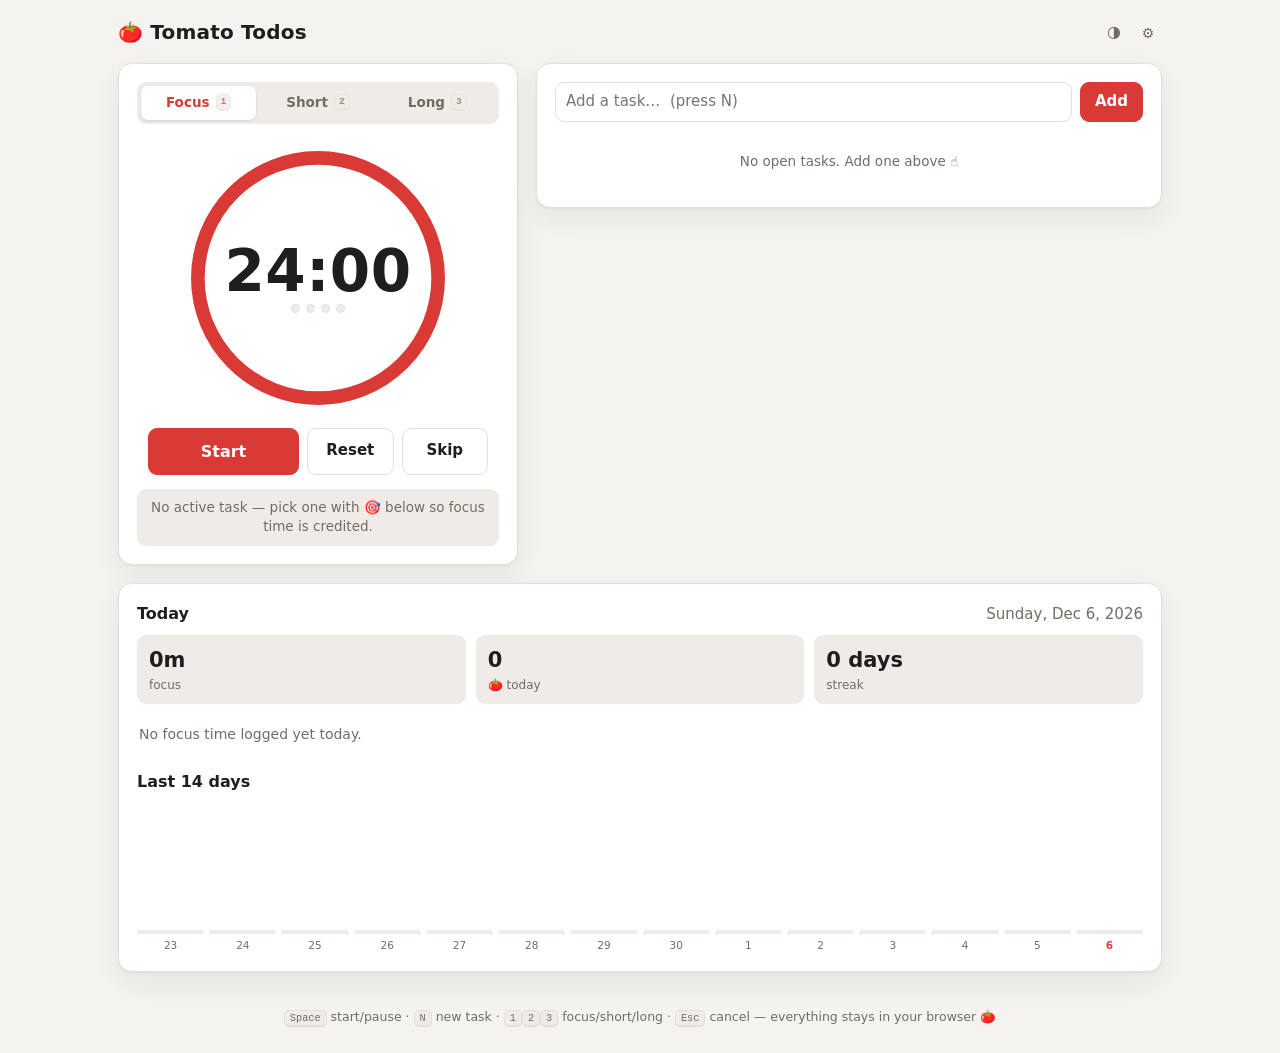
==== index.html @ 1d89aef0 "Tomato Todos: pomodoro todo app with per-task time tracking Static vanilla HTML/CSS/JS app. All stat" ====
<!doctype html>
<html lang="en">
<head>
<meta charset="utf-8">
<meta name="viewport" content="width=device-width, initial-scale=1">
<title>🍅 Tomato Todos</title>
<meta name="description" content="A local-first todo list fused with a pomodoro timer and per-task time tracking. All data stays in your browser.">
<meta name="theme-color" content="#f5f3f0">
<link rel="icon" href="icon.svg" type="image/svg+xml">
<link rel="manifest" href="manifest.webmanifest">
<link rel="stylesheet" href="style.css">
<script>
/* Apply the persisted theme before first paint to avoid a flash of the wrong theme. */
(function () {
  try {
    var s = JSON.parse(localStorage.getItem('tomato-todos:settings') || '{}');
    var pref = s && (s.theme === 'light' || s.theme === 'dark') ? s.theme : 'auto';
    var dark = pref === 'dark' || (pref === 'auto' && window.matchMedia && window.matchMedia('(prefers-color-scheme: dark)').matches);
    document.documentElement.setAttribute('data-theme', dark ? 'dark' : 'light');
  } catch (e) { /* fall back to light */ }
})();
</script>
</head>
<body>

<header class="app-header">
  <h1>🍅 Tomato Todos</h1>
  <div class="header-actions">
    <button id="themeBtn" class="icon-btn header-btn" title="Theme (click to cycle)">🌗</button>
    <button id="settingsBtn" class="icon-btn header-btn" title="Settings" aria-haspopup="dialog">⚙️</button>
  </div>
</header>

<main class="layout">

  <section class="card timer-card" id="timerCard" aria-label="Pomodoro timer">
    <div class="mode-tabs" role="group" aria-label="Timer mode">
      <button class="mode-tab" data-mode="focus">Focus <kbd>1</kbd></button>
      <button class="mode-tab" data-mode="short">Short <kbd>2</kbd></button>
      <button class="mode-tab" data-mode="long">Long <kbd>3</kbd></button>
    </div>

    <div class="ring-wrap">
      <svg viewBox="0 0 240 240" aria-hidden="true">
        <circle class="ring-bg" cx="120" cy="120" r="106"></circle>
        <circle class="ring-fg" id="ringFg" cx="120" cy="120" r="106"></circle>
      </svg>
      <div class="timer-center">
        <div class="time-display" id="timeDisplay">24:00</div>
        <div class="cycle-dots" id="cycleDots" aria-hidden="true"></div>
      </div>
    </div>

    <div class="timer-controls">
      <button id="startBtn" class="btn primary big">Start</button>
      <button id="resetBtn" class="btn">Reset</button>
      <button id="skipBtn" class="btn">Skip</button>
    </div>

    <div class="active-task-line" id="activeTaskLine"></div>
  </section>

  <section class="card tasks-card" aria-label="Tasks">
    <form id="taskForm" class="task-form" autocomplete="off">
      <input id="taskInput" type="text" placeholder="Add a task…  (press N)" maxlength="300" aria-label="New task title">
      <button type="submit" class="btn primary">Add</button>
    </form>
    <ul id="taskList" class="task-list"></ul>
    <div id="doneSection" class="done-section" hidden>
      <button id="doneToggle" class="done-toggle" aria-expanded="true"></button>
      <ul id="doneList" class="task-list done-list"></ul>
    </div>
  </section>

  <section class="card stats-card" aria-label="Today's stats">
    <div class="stats-head">
      <h2>Today</h2>
      <span id="statsDate" class="muted"></span>
    </div>
    <div class="chips">
      <div class="chip"><span class="chip-value" id="statMinutes">0m</span><span class="chip-label">focus</span></div>
      <div class="chip"><span class="chip-value" id="statPom">0</span><span class="chip-label">🍅 today</span></div>
      <div class="chip"><span class="chip-value" id="statStreak">0</span><span class="chip-label">streak</span></div>
    </div>
    <ul id="perTask" class="per-task"></ul>
    <h2 class="chart-title">Last 14 days</h2>
    <div id="chart" class="chart" role="img" aria-label="Focus minutes over the last 14 days"></div>
  </section>

</main>

<footer class="app-footer">
  <kbd>Space</kbd> start/pause · <kbd>N</kbd> new task · <kbd>1</kbd><kbd>2</kbd><kbd>3</kbd> focus/short/long · <kbd>Esc</kbd> cancel
  <span class="footer-note">— everything stays in your browser 🍅</span>
</footer>

<div class="drawer-backdrop" id="drawerBackdrop" hidden></div>
<aside class="drawer" id="settingsDrawer" hidden role="dialog" aria-label="Settings">
  <div class="drawer-head">
    <h2>Settings</h2>
    <button id="closeSettings" class="icon-btn" title="Close settings (Esc)">✕</button>
  </div>

  <h3>Timer</h3>
  <div class="field-row">
    <label>Focus <input type="number" id="setFocus" min="1" max="180" step="1"> min</label>
    <label>Short break <input type="number" id="setShort" min="1" max="60" step="1"> min</label>
  </div>
  <div class="field-row">
    <label>Long break <input type="number" id="setLong" min="1" max="120" step="1"> min</label>
    <label>Long every <input type="number" id="setEvery" min="2" max="8" step="1"> 🍅</label>
  </div>
  <label class="check"><input type="checkbox" id="setAutoBreaks"> Auto-start breaks</label>
  <label class="check"><input type="checkbox" id="setAutoFocus"> Auto-start next focus session</label>

  <h3>Sound &amp; notifications</h3>
  <div class="field-row volume-row">
    <label>Volume <input type="range" id="setVolume" min="0" max="1" step="0.05" aria-label="Alarm volume"></label>
    <button id="previewAlarm" class="btn small">🔊 Test</button>
  </div>
  <label class="check"><input type="checkbox" id="setNotify"> Desktop notifications</label>
  <p class="hint" id="notifyHint"></p>

  <h3>Theme</h3>
  <div class="seg" id="themeSeg" role="group" aria-label="Theme">
    <button class="seg-btn" data-theme-set="auto">Auto</button>
    <button class="seg-btn" data-theme-set="light">Light</button>
    <button class="seg-btn" data-theme-set="dark">Dark</button>
  </div>

  <h3>Data</h3>
  <div class="btn-grid">
    <button id="exportJson" class="btn">⬇ Export JSON</button>
    <button id="importJson" class="btn">⬆ Import JSON</button>
    <button id="copyLogseq" class="btn">📋 Copy Logseq log</button>
    <button id="downloadLogseq" class="btn">⬇ Download Logseq log</button>
    <button id="wipeToday" class="btn danger-outline">Wipe today's data</button>
    <button id="wipeAll" class="btn danger">Wipe everything</button>
  </div>
  <input type="file" id="importFile" accept=".json,application/json" hidden>
  <p class="hint">All data lives in this browser's localStorage — nothing is sent anywhere. Export a backup from time to time.</p>
</aside>

<div class="modal-backdrop" id="modalBackdrop" hidden></div>
<div class="modal" id="modal" hidden role="dialog" aria-modal="true" aria-labelledby="modalTitle">
  <h3 id="modalTitle"></h3>
  <p id="modalBody"></p>
  <div class="modal-actions">
    <button class="btn" id="modalCancel">Cancel</button>
    <button class="btn primary" id="modalConfirm">OK</button>
  </div>
</div>

<div id="toast" class="toast" role="status" aria-live="polite"></div>

<noscript><p class="noscript">🍅 Tomato Todos needs JavaScript enabled.</p></noscript>

<script src="app.js"></script>
</body>
</html>
---- style.css ----
/* ============================================================
   🍅 Tomato Todos — style.css
   Light theme is the default token set; [data-theme="dark"]
   overrides it. JS always sets an explicit data-theme attribute.
   ============================================================ */

:root {
  color-scheme: light;
  --bg: #f5f3f0;
  --surface: #ffffff;
  --surface-2: #efece7;
  --text: #201e1c;
  --muted: #726c65;
  --border: #e4e0d9;
  --accent: #d93a35;
  --accent-strong: #bf2f2a;
  --accent-soft: #fceceb;
  --break: #2f9e63;
  --break-soft: #e6f4ec;
  --shadow: 0 1px 2px rgba(32, 30, 28, 0.05), 0 10px 28px rgba(32, 30, 28, 0.07);
  --radius: 14px;
  --radius-sm: 9px;
}

[data-theme="dark"] {
  color-scheme: dark;
  --bg: #141317;
  --surface: #1d1c21;
  --surface-2: #28272e;
  --text: #edebe8;
  --muted: #9d978f;
  --border: #34333b;
  --accent: #ff5f55;
  --accent-strong: #ff7369;
  --accent-soft: #3c2523;
  --break: #46c186;
  --break-soft: #1d332a;
  --shadow: 0 1px 2px rgba(0, 0, 0, 0.45), 0 12px 32px rgba(0, 0, 0, 0.38);
}

* { box-sizing: border-box; }

html, body { margin: 0; padding: 0; }

body {
  background: var(--bg);
  color: var(--text);
  font-family: system-ui, -apple-system, "Segoe UI", Roboto, "Helvetica Neue", Arial, sans-serif;
  font-size: 15px;
  line-height: 1.45;
  min-height: 100vh;
  -webkit-font-smoothing: antialiased;
}

.muted { color: var(--muted); }

button {
  font: inherit;
  color: inherit;
  cursor: pointer;
  background: none;
  border: none;
  padding: 0;
}

:focus-visible {
  outline: 2px solid var(--accent);
  outline-offset: 2px;
  border-radius: 4px;
}

kbd {
  font-family: ui-monospace, SFMono-Regular, Menlo, Consolas, monospace;
  font-size: 0.82em;
  padding: 1px 5px;
  border: 1px solid var(--border);
  border-bottom-width: 2px;
  border-radius: 5px;
  background: var(--surface-2);
}

.noscript {
  margin: 40px auto;
  max-width: 420px;
  text-align: center;
  font-size: 18px;
}

/* ---------- Header ---------- */

.app-header {
  max-width: 1080px;
  margin: 0 auto;
  padding: 18px 18px 6px;
  display: flex;
  align-items: center;
  justify-content: space-between;
}

.app-header h1 {
  font-size: 20px;
  font-weight: 700;
  margin: 0;
  letter-spacing: 0.2px;
}

.header-actions { display: flex; gap: 6px; }

.header-btn { font-size: 19px; }

/* ---------- Layout & cards ---------- */

.layout {
  max-width: 1080px;
  margin: 0 auto;
  padding: 10px 18px 28px;
  display: grid;
  grid-template-columns: 400px minmax(0, 1fr);
  gap: 18px;
  align-items: start;
}

.card {
  background: var(--surface);
  border: 1px solid var(--border);
  border-radius: var(--radius);
  box-shadow: var(--shadow);
  padding: 18px;
}

.stats-card { grid-column: 1 / -1; }

@media (max-width: 760px) {
  .layout { grid-template-columns: 1fr; }
}

/* ---------- Buttons ---------- */

.btn {
  display: inline-flex;
  align-items: center;
  justify-content: center;
  gap: 6px;
  padding: 8px 14px;
  border-radius: var(--radius-sm);
  border: 1px solid var(--border);
  background: var(--surface);
  color: var(--text);
  font-weight: 600;
  transition: transform 0.06s ease, background 0.15s ease, border-color 0.15s ease;
  user-select: none;
}

.btn:hover { background: var(--surface-2); }
.btn:active { transform: translateY(1px); }

.btn.primary {
  background: var(--accent);
  border-color: var(--accent);
  color: #fff;
}
.btn.primary:hover { background: var(--accent-strong); border-color: var(--accent-strong); }

.timer-card.mode-break .btn.primary {
  background: var(--break);
  border-color: var(--break);
}
.timer-card.mode-break .btn.primary:hover { filter: brightness(0.94); }

.btn.big { padding: 11px 18px; font-size: 16px; flex: 2; }
.btn.small { padding: 5px 10px; font-size: 13px; }

.btn.danger {
  background: #c0342f;
  border-color: #c0342f;
  color: #fff;
}
.btn.danger:hover { background: #a72b27; }

.btn.danger-outline {
  border-color: #d98b88;
  color: #c0342f;
  background: transparent;
}
.btn.danger-outline:hover { background: var(--accent-soft); }

.icon-btn {
  display: inline-flex;
  align-items: center;
  justify-content: center;
  width: 28px;
  height: 28px;
  border-radius: 7px;
  font-size: 14px;
  line-height: 1;
  color: var(--muted);
  transition: background 0.12s ease, color 0.12s ease;
}
.icon-btn:hover { background: var(--surface-2); color: var(--text); }
.icon-btn.danger:hover { background: var(--accent-soft); color: var(--accent); }
.icon-btn:disabled { opacity: 0.3; cursor: default; }
.icon-btn:disabled:hover { background: none; color: var(--muted); }

/* ---------- Timer card ---------- */

.mode-tabs {
  display: grid;
  grid-template-columns: repeat(3, 1fr);
  gap: 4px;
  background: var(--surface-2);
  border-radius: var(--radius-sm);
  padding: 4px;
}

.mode-tab {
  padding: 7px 4px;
  border-radius: 7px;
  font-weight: 600;
  font-size: 13.5px;
  color: var(--muted);
  display: inline-flex;
  align-items: center;
  justify-content: center;
  gap: 6px;
  transition: background 0.15s ease, color 0.15s ease;
}
.mode-tab kbd { font-size: 0.72em; opacity: 0.7; padding: 0 4px; }
.mode-tab:hover { color: var(--text); }
.mode-tab.active { background: var(--surface); color: var(--accent); box-shadow: 0 1px 3px rgba(0, 0, 0, 0.12); }
.mode-tab.active[data-mode="short"], .mode-tab.active[data-mode="long"] { color: var(--break); }

.ring-wrap {
  position: relative;
  width: min(272px, 74vw);
  margin: 18px auto 6px;
}

.ring-wrap svg {
  display: block;
  width: 100%;
  height: auto;
  transform: rotate(-90deg);
}

.ring-bg { fill: none; stroke: var(--surface-2); stroke-width: 12; }
.ring-fg {
  fill: none;
  stroke: var(--accent);
  stroke-width: 12;
  stroke-linecap: round;
  transition: stroke-dashoffset 0.25s linear, stroke 0.3s ease;
}
.mode-break .ring-fg { stroke: var(--break); }

.timer-center {
  position: absolute;
  inset: 0;
  display: flex;
  flex-direction: column;
  align-items: center;
  justify-content: center;
  gap: 4px;
}

.time-display {
  font-size: clamp(44px, 10vw, 58px);
  font-weight: 700;
  font-variant-numeric: tabular-nums;
  letter-spacing: 0.5px;
  line-height: 1;
}

.cycle-dots { display: flex; gap: 6px; min-height: 9px; }
.cycle-dots .dot {
  width: 9px;
  height: 9px;
  border-radius: 50%;
  background: var(--surface-2);
  border: 1px solid var(--border);
}
.cycle-dots .dot.filled { background: var(--accent); border-color: var(--accent); }
.mode-break .cycle-dots .dot.filled { background: var(--break); border-color: var(--break); }

.timer-controls {
  display: flex;
  gap: 8px;
  justify-content: center;
  margin: 14px auto 0;
  max-width: 340px;
}
.timer-controls .btn { flex: 1; }
.timer-controls .btn.big { flex: 2; }

.active-task-line {
  margin-top: 14px;
  padding: 9px 12px;
  border-radius: var(--radius-sm);
  background: var(--surface-2);
  font-size: 13.5px;
  text-align: center;
  min-height: 38px;
  display: flex;
  align-items: center;
  justify-content: center;
  gap: 6px;
  flex-wrap: wrap;
}
.active-task-line .at-label { color: var(--muted); }
.active-task-line strong { max-width: 100%; overflow: hidden; text-overflow: ellipsis; white-space: nowrap; }
.active-task-line .at-muted { color: var(--muted); }

/* Session-end animation */
@keyframes cardPulse {
  0%   { box-shadow: var(--shadow); }
  25%  { box-shadow: 0 0 0 6px var(--accent-soft), var(--shadow); transform: scale(1.012); }
  60%  { transform: scale(1); }
  100% { box-shadow: var(--shadow); }
}
@keyframes textPulse {
  0%, 100% { color: var(--text); }
  50%      { color: var(--accent); }
}
.timer-card.session-end { animation: cardPulse 0.7s ease 2; }
.timer-card.session-end .time-display { animation: textPulse 0.7s ease 2; }
.mode-break.session-end .ring-fg { stroke: var(--break); }

/* ---------- Tasks card ---------- */

.task-form { display: flex; gap: 8px; margin-bottom: 12px; }
.task-form input[type="text"] {
  flex: 1;
  min-width: 0;
}

input[type="text"], input[type="number"] {
  font: inherit;
  color: var(--text);
  background: var(--surface);
  border: 1px solid var(--border);
  border-radius: var(--radius-sm);
  padding: 8px 10px;
}
input[type="text"]:focus, input[type="number"]:focus {
  outline: none;
  border-color: var(--accent);
  box-shadow: 0 0 0 3px var(--accent-soft);
}

.task-list { list-style: none; margin: 0; padding: 0; }

.task {
  display: flex;
  align-items: flex-start;
  gap: 9px;
  padding: 10px 8px;
  border-radius: var(--radius-sm);
  border-bottom: 1px solid var(--border);
  transition: background 0.15s ease;
}
.task:last-child { border-bottom-color: transparent; }
.task:hover { background: color-mix(in srgb, var(--surface-2) 55%, transparent); }
.task.active { background: var(--accent-soft); }
.task.active .task-title { font-weight: 650; }

.check-btn {
  flex: none;
  width: 21px;
  height: 21px;
  margin-top: 2px;
  border-radius: 50%;
  border: 2px solid var(--muted);
  color: transparent;
  font-size: 12px;
  line-height: 1;
  display: inline-flex;
  align-items: center;
  justify-content: center;
  transition: all 0.12s ease;
}
.check-btn:hover { border-color: var(--accent); color: var(--accent); }
.check-btn.checked { background: var(--break); border-color: var(--break); color: #fff; }
.check-btn.checked:hover { filter: brightness(0.92); color: #fff; }

.task-main {
  flex: 1;
  min-width: 0;
  cursor: text;
}
.task-title-line { display: flex; align-items: center; gap: 6px; flex-wrap: wrap; }
.task-title {
  overflow: hidden;
  text-overflow: ellipsis;
  white-space: nowrap;
  max-width: 100%;
}
.task-note {
  color: var(--muted);
  font-size: 12.5px;
  overflow: hidden;
  text-overflow: ellipsis;
  white-space: nowrap;
  max-width: 100%;
}

.badge {
  font-size: 11px;
  font-weight: 600;
  padding: 1px 6px;
  border-radius: 999px;
  background: var(--surface-2);
  color: var(--muted);
  flex: none;
}
.badge.due-badge { background: var(--accent-soft); color: var(--accent); }

.task-stats {
  flex: none;
  font-size: 12.5px;
  color: var(--muted);
  font-variant-numeric: tabular-nums;
  margin-top: 3px;
  white-space: nowrap;
}

.task-actions {
  flex: none;
  display: flex;
  gap: 1px;
  opacity: 0.45;
  transition: opacity 0.15s ease;
  margin-top: 1px;
}
.task:hover .task-actions, .task:focus-within .task-actions { opacity: 1; }
@media (hover: none) { .task-actions { opacity: 1; } }
.activate-btn.on { color: var(--accent); background: var(--accent-soft); }

@media (max-width: 600px) {
  .task { flex-wrap: wrap; }
  .task-stats { order: 5; margin-top: 0; }
  .task-actions { order: 4; margin-left: auto; }
  .task-main { flex-basis: calc(100% - 30px); }
}

/* Editing row */
.task.editing { display: block; background: var(--surface-2); }
.task-edit { display: flex; flex-direction: column; gap: 8px; padding: 2px; }
.task-edit .edit-note { font-size: 13.5px; }
.edit-due {
  display: inline-flex;
  align-items: center;
  gap: 6px;
  font-size: 13px;
  color: var(--muted);
}
.edit-actions { display: flex; gap: 8px; }

/* Done section */
.done-section { margin-top: 14px; }
.done-toggle {
  font-weight: 650;
  font-size: 13.5px;
  color: var(--muted);
  padding: 6px 8px;
  border-radius: var(--radius-sm);
  display: inline-flex;
  gap: 6px;
}
.done-toggle:hover { background: var(--surface-2); color: var(--text); }

.done-list .task { opacity: 0.82; }
.done-list .task-title { text-decoration: line-through; text-decoration-color: var(--muted); }
.done-at {
  flex: none;
  font-size: 12px;
  color: var(--muted);
  font-variant-numeric: tabular-nums;
  margin-top: 4px;
}
.done-earlier-label {
  font-size: 11.5px;
  text-transform: uppercase;
  letter-spacing: 0.08em;
  color: var(--muted);
  padding: 10px 8px 2px;
}

.empty {
  padding: 18px 10px;
  text-align: center;
  color: var(--muted);
  font-size: 13.5px;
}

/* ---------- Stats card ---------- */

.stats-head {
  display: flex;
  align-items: baseline;
  justify-content: space-between;
  gap: 10px;
  flex-wrap: wrap;
}
.stats-head h2, .chart-title {
  font-size: 16px;
  margin: 0 0 10px;
}
.chart-title { margin-top: 20px; }

.chips {
  display: grid;
  grid-template-columns: repeat(3, 1fr);
  gap: 10px;
  margin-bottom: 14px;
}
.chip {
  background: var(--surface-2);
  border-radius: var(--radius-sm);
  padding: 10px 12px;
  display: flex;
  flex-direction: column;
  gap: 1px;
  min-width: 0;
}
.chip-value {
  font-size: 21px;
  font-weight: 700;
  font-variant-numeric: tabular-nums;
}
.chip-label { font-size: 12px; color: var(--muted); }

.per-task { list-style: none; margin: 0; padding: 0; }
.per-task li {
  display: flex;
  justify-content: space-between;
  gap: 12px;
  padding: 6px 2px;
  border-bottom: 1px dashed var(--border);
  font-size: 14px;
}
.per-task li:last-child { border-bottom: none; }
.per-task .pt-title { min-width: 0; overflow: hidden; text-overflow: ellipsis; white-space: nowrap; }
.per-task .pt-stats { flex: none; color: var(--muted); font-variant-numeric: tabular-nums; }

.chart {
  display: flex;
  gap: 5px;
  height: 150px;
}
.chart-col {
  flex: 1;
  min-width: 0;
  display: flex;
  flex-direction: column;
}
.chart-bar-area { flex: 1; display: flex; align-items: flex-end; }
.chart-bar {
  width: 100%;
  background: var(--accent);
  border-radius: 4px 4px 0 0;
  min-height: 0;
  transition: height 0.3s ease;
}
.chart-bar.zero { background: var(--surface-2); }
.chart-day {
  text-align: center;
  font-size: 10.5px;
  color: var(--muted);
  padding-top: 4px;
  font-variant-numeric: tabular-nums;
}
.chart-col.today .chart-day { color: var(--accent); font-weight: 700; }

/* ---------- Footer ---------- */

.app-footer {
  max-width: 1080px;
  margin: 0 auto;
  padding: 4px 18px 26px;
  text-align: center;
  font-size: 12.5px;
  color: var(--muted);
}
.footer-note { display: inline-block; margin-top: 4px; }

/* ---------- Settings drawer ---------- */

.drawer-backdrop, .modal-backdrop {
  position: fixed;
  inset: 0;
  background: rgba(15, 14, 13, 0.45);
  z-index: 40;
}
.modal-backdrop { z-index: 60; }

.drawer {
  position: fixed;
  top: 0;
  right: 0;
  bottom: 0;
  width: min(380px, 94vw);
  background: var(--surface);
  border-left: 1px solid var(--border);
  box-shadow: -12px 0 40px rgba(0, 0, 0, 0.18);
  z-index: 50;
  padding: 18px 20px 28px;
  overflow-y: auto;
  animation: drawerIn 0.22s ease;
}
@keyframes drawerIn {
  from { transform: translateX(24px); opacity: 0; }
  to   { transform: translateX(0); opacity: 1; }
}

.drawer-head {
  display: flex;
  align-items: center;
  justify-content: space-between;
  margin-bottom: 4px;
}
.drawer h2 { font-size: 18px; margin: 0; }
.drawer h3 {
  font-size: 12px;
  text-transform: uppercase;
  letter-spacing: 0.09em;
  color: var(--muted);
  margin: 20px 0 8px;
  padding-bottom: 5px;
  border-bottom: 1px solid var(--border);
}

.field-row {
  display: flex;
  gap: 12px;
  flex-wrap: wrap;
  margin-bottom: 8px;
}
.field-row label {
  display: flex;
  align-items: center;
  gap: 7px;
  font-size: 13.5px;
  flex: 1;
  min-width: 140px;
  white-space: nowrap;
}
.field-row input[type="number"] { width: 62px; padding: 5px 7px; text-align: center; }
.volume-row { align-items: center; }
.volume-row input[type="range"] { flex: 1; accent-color: var(--accent); min-width: 90px; }

.check {
  display: flex;
  align-items: center;
  gap: 8px;
  font-size: 13.5px;
  padding: 5px 0;
  cursor: pointer;
}
.check input { accent-color: var(--accent); width: 16px; height: 16px; }

.hint { font-size: 12px; color: var(--muted); margin: 6px 0 0; }

.seg {
  display: grid;
  grid-template-columns: repeat(3, 1fr);
  gap: 4px;
  background: var(--surface-2);
  border-radius: var(--radius-sm);
  padding: 4px;
}
.seg-btn {
  padding: 6px 4px;
  border-radius: 7px;
  font-size: 13px;
  font-weight: 600;
  color: var(--muted);
}
.seg-btn.active { background: var(--surface); color: var(--text); box-shadow: 0 1px 3px rgba(0, 0, 0, 0.12); }

.btn-grid {
  display: grid;
  grid-template-columns: 1fr 1fr;
  gap: 8px;
  margin-top: 4px;
}
.btn-grid .btn { font-size: 13.5px; padding: 9px 8px; }
.btn-grid .danger-outline, .btn-grid .danger { grid-column: auto; }

/* ---------- Modal ---------- */

.modal {
  position: fixed;
  top: 50%;
  left: 50%;
  transform: translate(-50%, -50%);
  width: min(400px, 90vw);
  background: var(--surface);
  border: 1px solid var(--border);
  border-radius: var(--radius);
  box-shadow: var(--shadow);
  z-index: 70;
  padding: 20px;
  animation: modalIn 0.16s ease;
}
@keyframes modalIn {
  from { transform: translate(-50%, -47%); opacity: 0; }
  to   { transform: translate(-50%, -50%); opacity: 1; }
}
.modal h3 { margin: 0 0 8px; font-size: 17px; }
.modal p { margin: 0 0 16px; color: var(--muted); font-size: 14px; overflow-wrap: break-word; }
.modal-actions { display: flex; justify-content: flex-end; gap: 8px; }
.modal .btn.danger { background: #c0342f; border-color: #c0342f; color: #fff; }

/* ---------- Toast ---------- */

.toast {
  position: fixed;
  left: 50%;
  bottom: 26px;
  transform: translate(-50%, 14px);
  background: var(--text);
  color: var(--bg);
  font-size: 13.5px;
  font-weight: 600;
  padding: 9px 16px;
  border-radius: 999px;
  box-shadow: var(--shadow);
  opacity: 0;
  pointer-events: none;
  transition: opacity 0.18s ease, transform 0.18s ease;
  z-index: 80;
  max-width: 88vw;
  text-align: center;
}
.toast.show { opacity: 1; transform: translate(-50%, 0); }

/* ---------- Motion preferences ---------- */

@media (prefers-reduced-motion: reduce) {
  *, *::before, *::after {
    animation-duration: 0.01ms !important;
    animation-iteration-count: 1 !important;
    transition-duration: 0.01ms !important;
  }
}
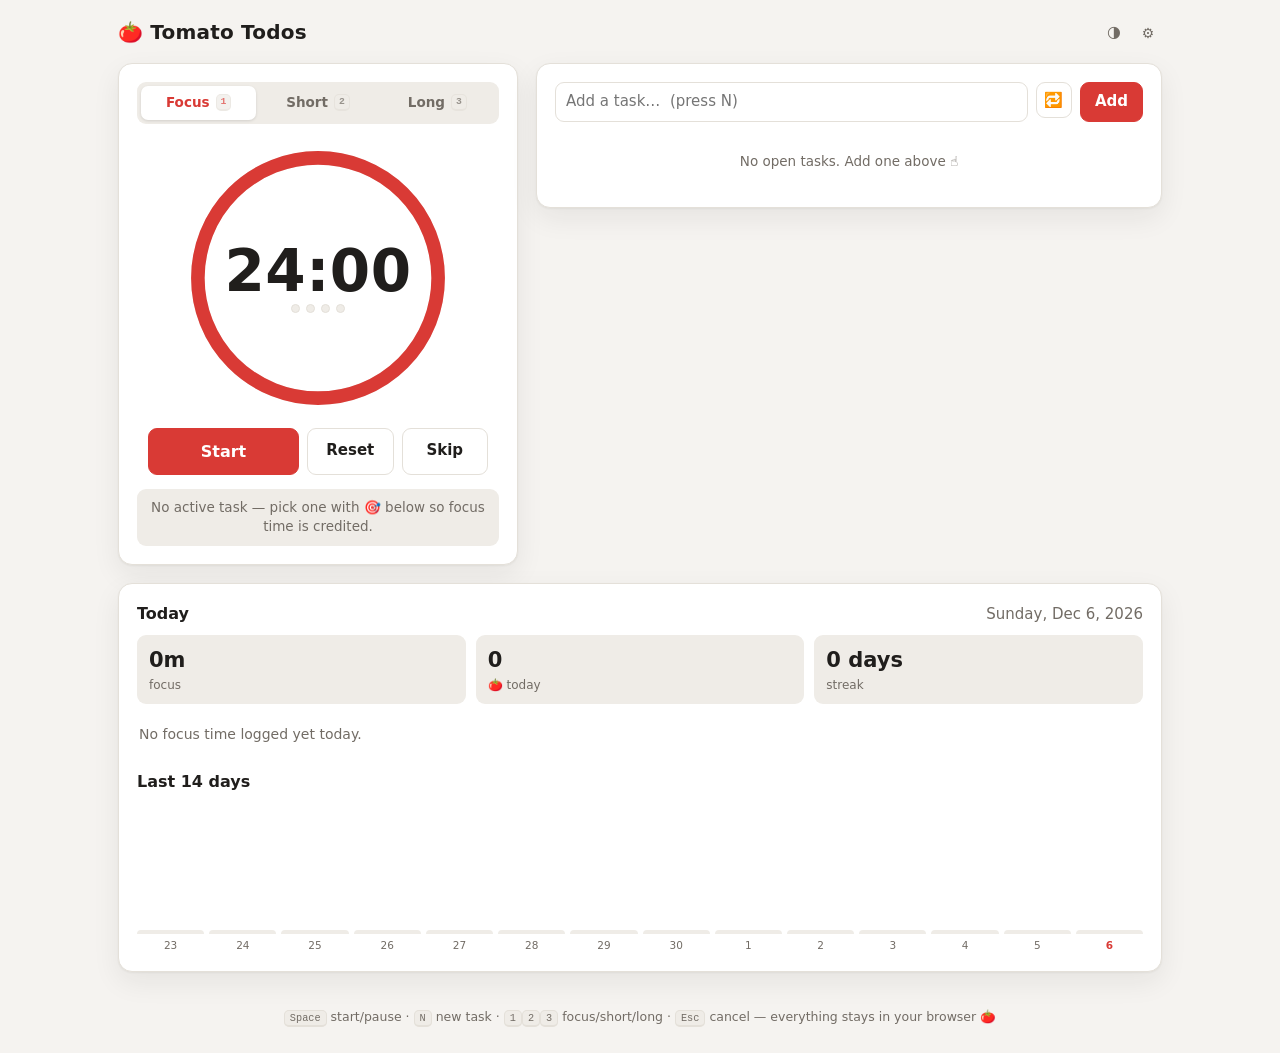
==== commit 7b8215ba: "Add recurring tasks: daily, weekly or monthly schedules A recurring template (with optional every-N " ====
--- a/index.html
+++ b/index.html
@@ -63,8 +63,34 @@
   <section class="card tasks-card" aria-label="Tasks">
     <form id="taskForm" class="task-form" autocomplete="off">
       <input id="taskInput" type="text" placeholder="Add a task…  (press N)" maxlength="300" aria-label="New task title">
+      <button type="button" id="recurToggle" class="icon-btn recur-toggle" title="Repeat: daily, weekly or monthly" aria-pressed="false" aria-controls="recurBuilder">🔁</button>
       <button type="submit" class="btn primary">Add</button>
     </form>
+    <div id="recurBuilder" class="recur-builder" hidden>
+      <div class="recur-line">
+        <select id="recurFreq" aria-label="Repeat frequency">
+          <option value="daily">Daily</option>
+          <option value="weekly">Weekly</option>
+          <option value="monthly">Monthly</option>
+        </select>
+        <label class="recur-every">every <input type="number" id="recurEvery" min="1" max="12" step="1" value="1"></label>
+        <span class="recur-unit" id="recurEveryUnit">day</span>
+      </div>
+      <div class="wd-row" id="recurWeeklyPick" hidden role="group" aria-label="Weekdays">
+        <button type="button" class="wd-chip" data-wd="0" aria-label="Sunday">S</button>
+        <button type="button" class="wd-chip" data-wd="1" aria-label="Monday">M</button>
+        <button type="button" class="wd-chip" data-wd="2" aria-label="Tuesday">T</button>
+        <button type="button" class="wd-chip" data-wd="3" aria-label="Wednesday">W</button>
+        <button type="button" class="wd-chip" data-wd="4" aria-label="Thursday">T</button>
+        <button type="button" class="wd-chip" data-wd="5" aria-label="Friday">F</button>
+        <button type="button" class="wd-chip" data-wd="6" aria-label="Saturday">S</button>
+      </div>
+      <div class="recur-line" id="recurMonthlyPick" hidden>
+        <label class="recur-every">on day <input type="number" id="recurMonthDay" min="1" max="31" step="1" value="1"></label>
+        <span class="recur-unit">of the month</span>
+      </div>
+      <p class="hint">The task reappears on schedule — click its 🔁 badge any time to adjust.</p>
+    </div>
     <ul id="taskList" class="task-list"></ul>
     <div id="doneSection" class="done-section" hidden>
       <button id="doneToggle" class="done-toggle" aria-expanded="true"></button>
@@ -151,6 +177,40 @@
   </div>
 </div>
 
+<div class="modal-backdrop" id="recurBackdrop" hidden></div>
+<div class="modal" id="recurModal" hidden role="dialog" aria-modal="true" aria-labelledby="recurModalTitle">
+  <h3 id="recurModalTitle">Repeat schedule</h3>
+  <p id="recurModalTask" class="modal-task-name"></p>
+  <div class="recur-line">
+    <select id="recurEditFreq" aria-label="Repeat frequency">
+      <option value="daily">Daily</option>
+      <option value="weekly">Weekly</option>
+      <option value="monthly">Monthly</option>
+    </select>
+    <label class="recur-every">every <input type="number" id="recurEditEvery" min="1" max="12" step="1" value="1"></label>
+    <span class="recur-unit" id="recurEditUnit">day</span>
+  </div>
+  <div class="wd-row" id="recurEditWeekly" hidden role="group" aria-label="Weekdays">
+    <button type="button" class="wd-chip" data-wd="0" aria-label="Sunday">S</button>
+    <button type="button" class="wd-chip" data-wd="1" aria-label="Monday">M</button>
+    <button type="button" class="wd-chip" data-wd="2" aria-label="Tuesday">T</button>
+    <button type="button" class="wd-chip" data-wd="3" aria-label="Wednesday">W</button>
+    <button type="button" class="wd-chip" data-wd="4" aria-label="Thursday">T</button>
+    <button type="button" class="wd-chip" data-wd="5" aria-label="Friday">F</button>
+    <button type="button" class="wd-chip" data-wd="6" aria-label="Saturday">S</button>
+  </div>
+  <div class="recur-line" id="recurEditMonthly" hidden>
+    <label class="recur-every">on day <input type="number" id="recurEditMonthDay" min="1" max="31" step="1" value="1"></label>
+    <span class="recur-unit">of the month</span>
+  </div>
+  <p class="hint" id="recurEditHint"></p>
+  <div class="modal-actions">
+    <button class="btn danger-outline" id="recurRemoveRepeat">Stop repeating</button>
+    <button class="btn" id="recurEditCancel">Cancel</button>
+    <button class="btn primary" id="recurEditSave">Save</button>
+  </div>
+</div>
+
 <div id="toast" class="toast" role="status" aria-live="polite"></div>
 
 <noscript><p class="noscript">🍅 Tomato Todos needs JavaScript enabled.</p></noscript>
--- a/style.css
+++ b/style.css
@@ -40,6 +40,9 @@
 
 * { box-sizing: border-box; }
 
+/* The hidden attribute must always win, even over display rules like .recur-builder. */
+[hidden] { display: none !important; }
+
 html, body { margin: 0; padding: 0; }
 
 body {
@@ -341,6 +344,20 @@
   padding: 8px 10px;
 }
 input[type="text"]:focus, input[type="number"]:focus {
+  outline: none;
+  border-color: var(--accent);
+  box-shadow: 0 0 0 3px var(--accent-soft);
+}
+
+select {
+  font: inherit;
+  color: var(--text);
+  background: var(--surface);
+  border: 1px solid var(--border);
+  border-radius: var(--radius-sm);
+  padding: 6px 8px;
+}
+select:focus {
   outline: none;
   border-color: var(--accent);
   box-shadow: 0 0 0 3px var(--accent-soft);
@@ -412,6 +429,13 @@
   flex: none;
 }
 .badge.due-badge { background: var(--accent-soft); color: var(--accent); }
+.badge.recur-badge {
+  background: var(--break-soft);
+  color: var(--break);
+  cursor: pointer;
+  transition: filter 0.12s ease;
+}
+.badge.recur-badge:hover { filter: brightness(0.94); }
 
 .task-stats {
   flex: none;
@@ -453,6 +477,59 @@
   color: var(--muted);
 }
 .edit-actions { display: flex; gap: 8px; }
+
+/* Repeat (recurring tasks) */
+.recur-toggle {
+  width: 36px;
+  height: 36px;
+  flex: none;
+  border: 1px solid var(--border);
+  border-radius: var(--radius-sm);
+  font-size: 15px;
+  color: var(--muted);
+}
+.recur-toggle:hover { background: var(--surface-2); color: var(--text); }
+.recur-toggle.on { color: var(--accent); background: var(--accent-soft); border-color: transparent; }
+
+.recur-builder {
+  margin: -4px 0 12px;
+  padding: 10px 12px;
+  background: var(--surface-2);
+  border-radius: var(--radius-sm);
+  display: flex;
+  flex-direction: column;
+  gap: 8px;
+}
+.recur-line {
+  display: flex;
+  align-items: center;
+  gap: 8px;
+  font-size: 13.5px;
+  flex-wrap: wrap;
+}
+.recur-every {
+  display: inline-flex;
+  align-items: center;
+  gap: 6px;
+  white-space: nowrap;
+}
+.recur-line input[type="number"] { width: 54px; padding: 5px 6px; text-align: center; }
+.recur-unit { color: var(--muted); }
+
+.wd-row { display: flex; gap: 5px; flex-wrap: wrap; }
+.wd-chip {
+  width: 30px;
+  height: 30px;
+  border-radius: 50%;
+  border: 1px solid var(--border);
+  background: var(--surface);
+  font-size: 12px;
+  font-weight: 650;
+  color: var(--muted);
+  transition: all 0.12s ease;
+}
+.wd-chip:hover { border-color: var(--accent); color: var(--accent); }
+.wd-chip.on { background: var(--accent); border-color: var(--accent); color: #fff; }
 
 /* Done section */
 .done-section { margin-top: 14px; }
@@ -707,6 +784,9 @@
 }
 .modal h3 { margin: 0 0 8px; font-size: 17px; }
 .modal p { margin: 0 0 16px; color: var(--muted); font-size: 14px; overflow-wrap: break-word; }
+.modal .modal-task-name { font-weight: 650; color: var(--text); margin-bottom: 14px; }
+.modal .recur-line { margin-bottom: 10px; }
+.modal #recurRemoveRepeat { margin-right: auto; }
 .modal-actions { display: flex; justify-content: flex-end; gap: 8px; }
 .modal .btn.danger { background: #c0342f; border-color: #c0342f; color: #fff; }
 
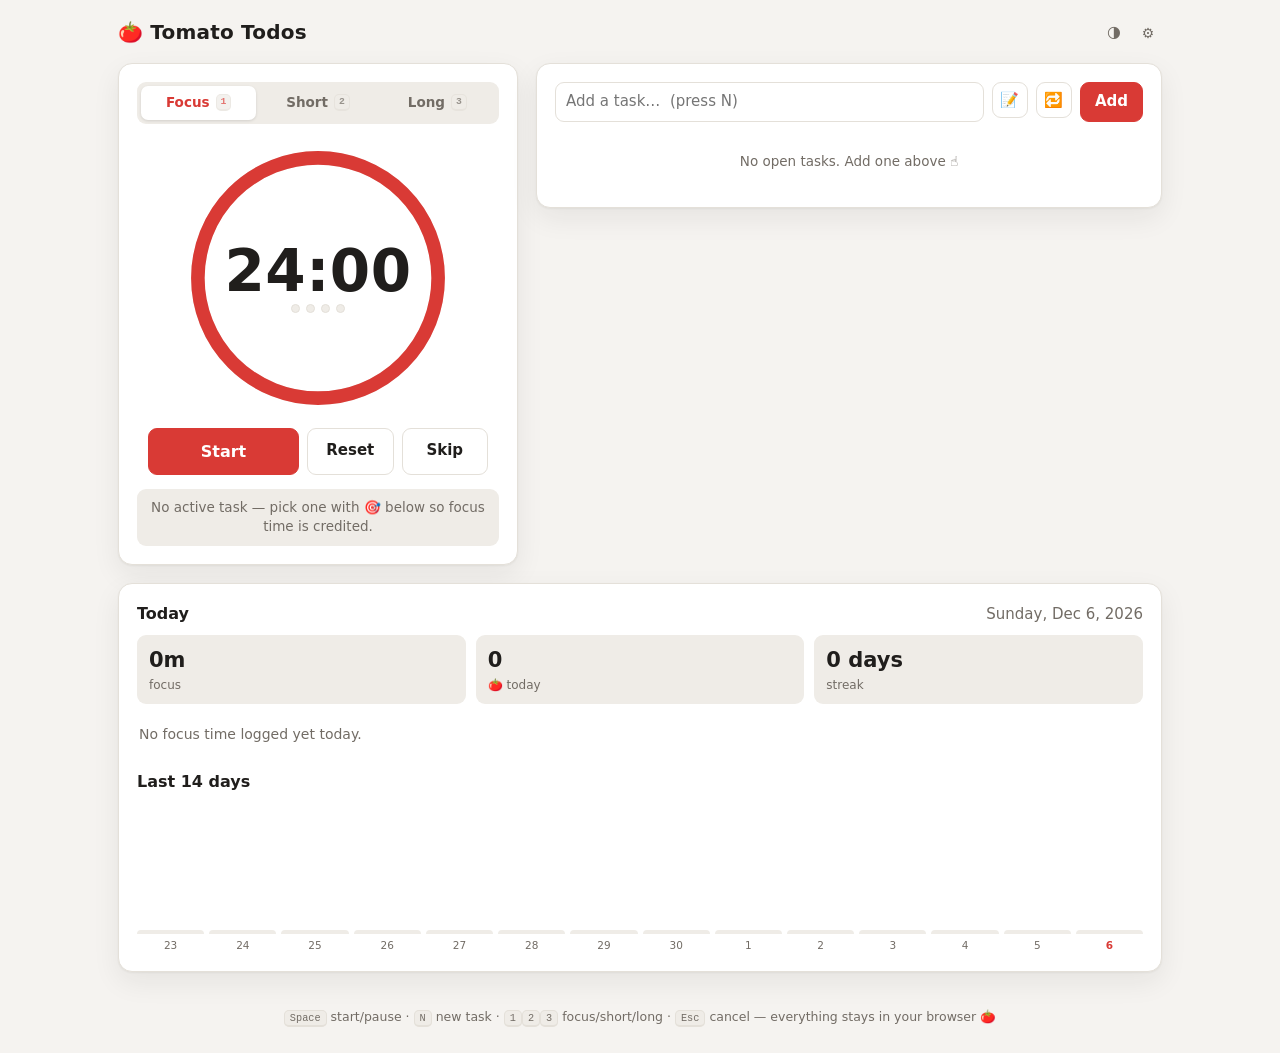
==== commit 62ea078f: "Add rich task composer with colored tags" ====
--- a/index.html
+++ b/index.html
@@ -63,9 +63,18 @@
   <section class="card tasks-card" aria-label="Tasks">
     <form id="taskForm" class="task-form" autocomplete="off">
       <input id="taskInput" type="text" placeholder="Add a task…  (press N)" maxlength="300" aria-label="New task title">
+      <button type="button" id="composerToggle" class="icon-btn recur-toggle" title="Add description &amp; tags" aria-pressed="false" aria-controls="composerPanel">📝</button>
       <button type="button" id="recurToggle" class="icon-btn recur-toggle" title="Repeat: daily, weekly or monthly" aria-pressed="false" aria-controls="recurBuilder">🔁</button>
       <button type="submit" class="btn primary">Add</button>
     </form>
+    <div id="composerPanel" class="composer" hidden aria-label="Task details">
+      <textarea id="taskBody" class="autogrow" rows="2" maxlength="5000" placeholder="Add a description…" aria-label="Task description"></textarea>
+      <div class="tag-picker" id="composerTags"></div>
+      <div class="composer-actions">
+        <span class="composer-hint"><kbd>Ctrl/⌘</kbd>+<kbd>↵</kbd> add · <kbd>Esc</kbd> closes</span>
+        <button type="button" id="composerCancel" class="btn small">Close</button>
+      </div>
+    </div>
     <div id="recurBuilder" class="recur-builder" hidden>
       <div class="recur-line">
         <select id="recurFreq" aria-label="Repeat frequency">
--- a/style.css
+++ b/style.css
@@ -20,6 +20,16 @@
   --shadow: 0 1px 2px rgba(32, 30, 28, 0.05), 0 10px 28px rgba(32, 30, 28, 0.07);
   --radius: 14px;
   --radius-sm: 9px;
+  /* Tag palette — fixed 8-color set (soft bg / strong text); tags store an
+     index into this, never raw hex, so both themes are guaranteed readable. */
+  --tag-0-bg: #fde3e2; --tag-0-fg: #b3261e; /* red */
+  --tag-1-bg: #ffead9; --tag-1-fg: #a04a0e; /* orange */
+  --tag-2-bg: #fbf0cc; --tag-2-fg: #85690a; /* amber */
+  --tag-3-bg: #e0f2e4; --tag-3-fg: #1e7a3c; /* green */
+  --tag-4-bg: #d9efed; --tag-4-fg: #0f766e; /* teal */
+  --tag-5-bg: #dfe9fc; --tag-5-fg: #2358ad; /* blue */
+  --tag-6-bg: #ebe3fa; --tag-6-fg: #6d3fc0; /* purple */
+  --tag-7-bg: #fce3f0; --tag-7-fg: #ad3178; /* pink */
 }
 
 [data-theme="dark"] {
@@ -36,6 +46,14 @@
   --break: #46c186;
   --break-soft: #1d332a;
   --shadow: 0 1px 2px rgba(0, 0, 0, 0.45), 0 12px 32px rgba(0, 0, 0, 0.38);
+  --tag-0-bg: #43221f; --tag-0-fg: #ff9b93; /* red */
+  --tag-1-bg: #3f2a17; --tag-1-fg: #ffb076; /* orange */
+  --tag-2-bg: #3a3113; --tag-2-fg: #ffd75e; /* amber */
+  --tag-3-bg: #1b3325; --tag-3-fg: #7cd99a; /* green */
+  --tag-4-bg: #15302d; --tag-4-fg: #6fd6cb; /* teal */
+  --tag-5-bg: #1d2c47; --tag-5-fg: #8ab4ff; /* blue */
+  --tag-6-bg: #2d2447; --tag-6-fg: #c1a4ff; /* purple */
+  --tag-7-bg: #3a2033; --tag-7-fg: #ff9ed2; /* pink */
 }
 
 * { box-sizing: border-box; }
@@ -134,7 +152,10 @@
 .stats-card { grid-column: 1 / -1; }
 
 @media (max-width: 760px) {
-  .layout { grid-template-columns: 1fr; }
+  /* minmax(0, 1fr) instead of 1fr: a plain 1fr track has an auto (min-content)
+     floor, so a long white-space:nowrap task title would stretch the whole
+     grid and force a horizontal scrollbar. */
+  .layout { grid-template-columns: minmax(0, 1fr); }
 }
 
 /* ---------- Buttons ---------- */
@@ -335,7 +356,7 @@
   min-width: 0;
 }
 
-input[type="text"], input[type="number"] {
+input[type="text"], input[type="number"], textarea {
   font: inherit;
   color: var(--text);
   background: var(--surface);
@@ -343,7 +364,7 @@
   border-radius: var(--radius-sm);
   padding: 8px 10px;
 }
-input[type="text"]:focus, input[type="number"]:focus {
+input[type="text"]:focus, input[type="number"]:focus, textarea:focus {
   outline: none;
   border-color: var(--accent);
   box-shadow: 0 0 0 3px var(--accent-soft);
@@ -405,19 +426,28 @@
 }
 .task-title-line { display: flex; align-items: center; gap: 6px; flex-wrap: wrap; }
 .task-title {
+  /* display: block is required when the span is not a flex item (done list):
+     max-width/overflow/text-overflow are ignored on plain inline elements. */
+  display: block;
   overflow: hidden;
   text-overflow: ellipsis;
   white-space: nowrap;
   max-width: 100%;
 }
-.task-note {
+.task-body {
   color: var(--muted);
   font-size: 12.5px;
+  margin-top: 2px;
+  /* Clamped 2-line preview; clicking toggles .expanded for the full text. */
+  display: -webkit-box;
+  -webkit-box-orient: vertical;
+  -webkit-line-clamp: 2;
   overflow: hidden;
-  text-overflow: ellipsis;
-  white-space: nowrap;
-  max-width: 100%;
-}
+  cursor: zoom-in;
+  white-space: pre-line;
+  overflow-wrap: break-word;
+}
+.task-body.expanded { -webkit-line-clamp: unset; cursor: zoom-out; }
 
 .badge {
   font-size: 11px;
@@ -468,7 +498,13 @@
 /* Editing row */
 .task.editing { display: block; background: var(--surface-2); }
 .task-edit { display: flex; flex-direction: column; gap: 8px; padding: 2px; }
-.task-edit .edit-note { font-size: 13.5px; }
+.task-edit .edit-body {
+  width: 100%;
+  resize: none;
+  font-size: 13.5px;
+  line-height: 1.5;
+  min-height: 54px;
+}
 .edit-due {
   display: inline-flex;
   align-items: center;
@@ -530,6 +566,128 @@
 }
 .wd-chip:hover { border-color: var(--accent); color: var(--accent); }
 .wd-chip.on { background: var(--accent); border-color: var(--accent); color: #fff; }
+
+/* ---------- Task composer (description + tags) ---------- */
+
+.composer {
+  margin: -4px 0 12px;
+  padding: 10px 12px;
+  background: var(--surface-2);
+  border-radius: var(--radius-sm);
+  display: flex;
+  flex-direction: column;
+  gap: 9px;
+}
+.composer textarea {
+  width: 100%;
+  resize: none;
+  font-size: 13.5px;
+  line-height: 1.5;
+  min-height: 54px;
+}
+.composer-actions {
+  display: flex;
+  align-items: center;
+  justify-content: space-between;
+  gap: 8px;
+}
+.composer-hint { font-size: 11.5px; color: var(--muted); }
+
+/* Tag picker + chips */
+.tag-picker { display: flex; flex-wrap: wrap; align-items: center; gap: 6px; }
+.tag-picker:empty { display: none; }
+
+.tag-chip {
+  display: inline-flex;
+  align-items: center;
+  gap: 5px;
+  font-size: 11.5px;
+  font-weight: 600;
+  padding: 3px 9px;
+  border-radius: 999px;
+  border: 1px solid var(--border);
+  background: var(--surface);
+  color: var(--muted);
+  transition: background 0.12s ease, color 0.12s ease, border-color 0.12s ease;
+}
+button.tag-chip:hover { border-color: var(--muted); }
+.tag-chip .dot {
+  width: 7px;
+  height: 7px;
+  border-radius: 50%;
+  flex: none;
+}
+.tag-chip.on { border-color: transparent; }
+/* Palette classes — index stored on the tag, resolved here per theme. */
+.tag-c0 .dot { background: var(--tag-0-fg); }
+.tag-c1 .dot { background: var(--tag-1-fg); }
+.tag-c2 .dot { background: var(--tag-2-fg); }
+.tag-c3 .dot { background: var(--tag-3-fg); }
+.tag-c4 .dot { background: var(--tag-4-fg); }
+.tag-c5 .dot { background: var(--tag-5-fg); }
+.tag-c6 .dot { background: var(--tag-6-fg); }
+.tag-c7 .dot { background: var(--tag-7-fg); }
+.tag-c0.on { background: var(--tag-0-bg); color: var(--tag-0-fg); }
+.tag-c1.on { background: var(--tag-1-bg); color: var(--tag-1-fg); }
+.tag-c2.on { background: var(--tag-2-bg); color: var(--tag-2-fg); }
+.tag-c3.on { background: var(--tag-3-bg); color: var(--tag-3-fg); }
+.tag-c4.on { background: var(--tag-4-bg); color: var(--tag-4-fg); }
+.tag-c5.on { background: var(--tag-5-bg); color: var(--tag-5-fg); }
+.tag-c6.on { background: var(--tag-6-bg); color: var(--tag-6-fg); }
+.tag-c7.on { background: var(--tag-7-bg); color: var(--tag-7-fg); }
+
+/* Non-interactive chips shown on task rows. */
+.tag-chip.mini { padding: 1px 7px; font-size: 10.5px; cursor: default; border-color: transparent; }
+.tag-chip.mini.tag-c0 { background: var(--tag-0-bg); color: var(--tag-0-fg); }
+.tag-chip.mini.tag-c1 { background: var(--tag-1-bg); color: var(--tag-1-fg); }
+.tag-chip.mini.tag-c2 { background: var(--tag-2-bg); color: var(--tag-2-fg); }
+.tag-chip.mini.tag-c3 { background: var(--tag-3-bg); color: var(--tag-3-fg); }
+.tag-chip.mini.tag-c4 { background: var(--tag-4-bg); color: var(--tag-4-fg); }
+.tag-chip.mini.tag-c5 { background: var(--tag-5-bg); color: var(--tag-5-fg); }
+.tag-chip.mini.tag-c6 { background: var(--tag-6-bg); color: var(--tag-6-fg); }
+.tag-chip.mini.tag-c7 { background: var(--tag-7-bg); color: var(--tag-7-fg); }
+
+.tag-chip.add-tag { border-style: dashed; padding: 3px 8px; }
+
+/* Inline "create tag" row inside a picker. */
+.tag-create {
+  display: inline-flex;
+  align-items: center;
+  gap: 7px;
+  padding: 3px 8px;
+  border: 1px solid var(--border);
+  border-radius: 999px;
+  background: var(--surface);
+}
+.tag-create input {
+  width: 108px;
+  padding: 2px 4px;
+  font-size: 12.5px;
+  border: none;
+  border-bottom: 1px solid var(--border);
+  border-radius: 0;
+  background: transparent;
+  box-shadow: none;
+}
+.tag-create input:focus { border-bottom-color: var(--accent); box-shadow: none; }
+.tag-swatches { display: inline-flex; gap: 4px; }
+.tag-swatches .swatch {
+  width: 17px;
+  height: 17px;
+  border-radius: 50%;
+  border: 2px solid transparent;
+  transition: transform 0.1s ease;
+}
+.tag-swatches .swatch:hover { transform: scale(1.15); }
+.tag-swatches .swatch.on { border-color: var(--text); }
+.tag-swatches .sw-c0 { background: var(--tag-0-fg); }
+.tag-swatches .sw-c1 { background: var(--tag-1-fg); }
+.tag-swatches .sw-c2 { background: var(--tag-2-fg); }
+.tag-swatches .sw-c3 { background: var(--tag-3-fg); }
+.tag-swatches .sw-c4 { background: var(--tag-4-fg); }
+.tag-swatches .sw-c5 { background: var(--tag-5-fg); }
+.tag-swatches .sw-c6 { background: var(--tag-6-fg); }
+.tag-swatches .sw-c7 { background: var(--tag-7-fg); }
 
 /* Done section */
 .done-section { margin-top: 14px; }
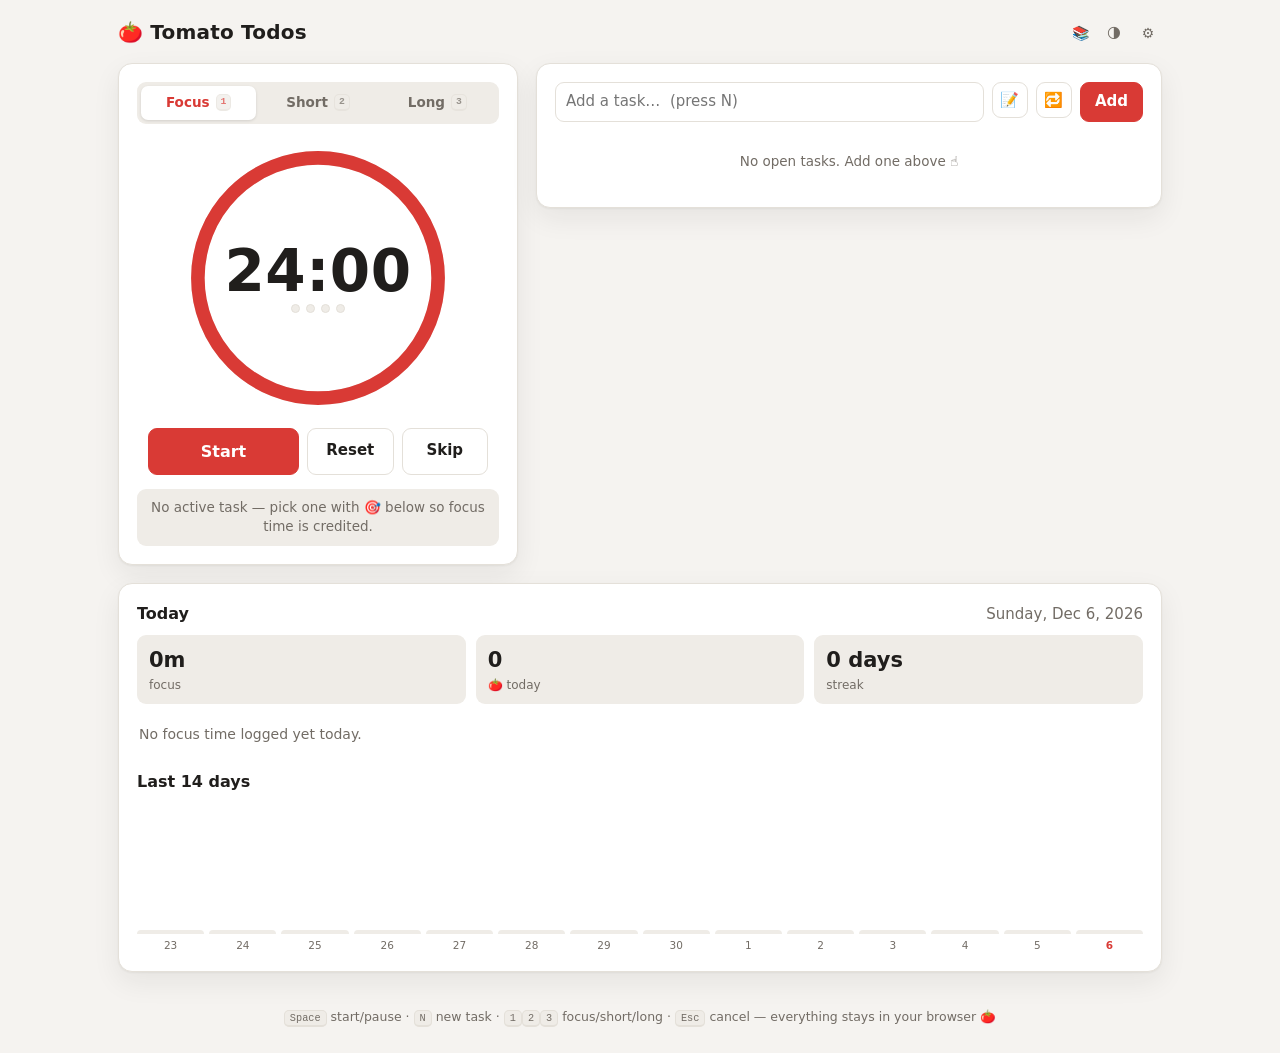
==== commit ffed0e7c: "Cap done list at today's latest 10 and add read-only history page" ====
--- a/index.html
+++ b/index.html
@@ -26,6 +26,7 @@
 <header class="app-header">
   <h1>🍅 Tomato Todos</h1>
   <div class="header-actions">
+    <a class="icon-btn header-btn" href="history.html" title="History of finished tasks" aria-label="History">📚</a>
     <button id="themeBtn" class="icon-btn header-btn" title="Theme (click to cycle)">🌗</button>
     <button id="settingsBtn" class="icon-btn header-btn" title="Settings" aria-haspopup="dialog">⚙️</button>
   </div>
@@ -104,6 +105,7 @@
     <div id="doneSection" class="done-section" hidden>
       <button id="doneToggle" class="done-toggle" aria-expanded="true"></button>
       <ul id="doneList" class="task-list done-list"></ul>
+      <a id="doneOverflow" class="done-overflow" href="history.html?range=today" hidden></a>
     </div>
   </section>
 
--- a/style.css
+++ b/style.css
@@ -218,6 +218,7 @@
   font-size: 14px;
   line-height: 1;
   color: var(--muted);
+  text-decoration: none;
   transition: background 0.12s ease, color 0.12s ease;
 }
 .icon-btn:hover { background: var(--surface-2); color: var(--text); }
@@ -356,7 +357,7 @@
   min-width: 0;
 }
 
-input[type="text"], input[type="number"], textarea {
+input[type="text"], input[type="number"], input[type="search"], input[type="date"], textarea {
   font: inherit;
   color: var(--text);
   background: var(--surface);
@@ -364,7 +365,7 @@
   border-radius: var(--radius-sm);
   padding: 8px 10px;
 }
-input[type="text"]:focus, input[type="number"]:focus, textarea:focus {
+input[type="text"]:focus, input[type="number"]:focus, input[type="search"]:focus, input[type="date"]:focus, textarea:focus {
   outline: none;
   border-color: var(--accent);
   box-shadow: 0 0 0 3px var(--accent-soft);
@@ -711,13 +712,15 @@
   font-variant-numeric: tabular-nums;
   margin-top: 4px;
 }
-.done-earlier-label {
-  font-size: 11.5px;
-  text-transform: uppercase;
-  letter-spacing: 0.08em;
-  color: var(--muted);
-  padding: 10px 8px 2px;
-}
+.done-overflow {
+  display: inline-block;
+  margin: 6px 8px 0;
+  font-size: 13px;
+  font-weight: 600;
+  color: var(--accent);
+  text-decoration: none;
+}
+.done-overflow:hover { text-decoration: underline; }
 
 .empty {
   padding: 18px 10px;
@@ -971,6 +974,92 @@
 }
 .toast.show { opacity: 1; transform: translate(-50%, 0); }
 
+/* ---------- History page ---------- */
+
+.history-layout {
+  max-width: 820px;
+  grid-template-columns: minmax(0, 1fr);
+}
+
+.back-link {
+  text-decoration: none;
+  margin-right: 6px;
+  color: var(--muted);
+}
+.back-link:hover { color: var(--text); }
+
+.footer-link { color: var(--muted); }
+
+.history-filters {
+  display: flex;
+  flex-direction: column;
+  gap: 10px;
+  margin-bottom: 8px;
+}
+.history-filters input[type="search"] { width: 100%; }
+
+.range-row {
+  display: flex;
+  flex-wrap: wrap;
+  align-items: center;
+  gap: 6px;
+}
+.range-chip {
+  font-size: 12.5px;
+  font-weight: 600;
+  padding: 4px 11px;
+  border-radius: 999px;
+  border: 1px solid var(--border);
+  background: var(--surface);
+  color: var(--muted);
+  transition: all 0.12s ease;
+}
+.range-chip:hover { color: var(--text); border-color: var(--muted); }
+.range-chip.active {
+  background: var(--accent-soft);
+  color: var(--accent);
+  border-color: transparent;
+}
+.custom-dates {
+  display: inline-flex;
+  align-items: center;
+  gap: 6px;
+  color: var(--muted);
+  font-size: 12.5px;
+  margin-left: auto;
+}
+.custom-dates input[type="date"] {
+  padding: 3px 7px;
+  font-size: 12.5px;
+}
+
+.day-group { margin-top: 18px; }
+.day-group:first-child { margin-top: 4px; }
+.day-head {
+  font-size: 15px;
+  margin: 0 0 4px;
+  display: flex;
+  align-items: baseline;
+  gap: 8px;
+  flex-wrap: wrap;
+}
+.day-stats {
+  font-size: 12.5px;
+  color: var(--muted);
+  font-weight: 500;
+}
+
+/* History rows are read-only — the check mark is not a button. */
+.history-card .check-btn { cursor: default; }
+
+.history-foot {
+  margin-top: 16px;
+  display: flex;
+  align-items: center;
+  gap: 12px;
+}
+.history-foot .hint { margin: 0; }
+
 /* ---------- Motion preferences ---------- */
 
 @media (prefers-reduced-motion: reduce) {
